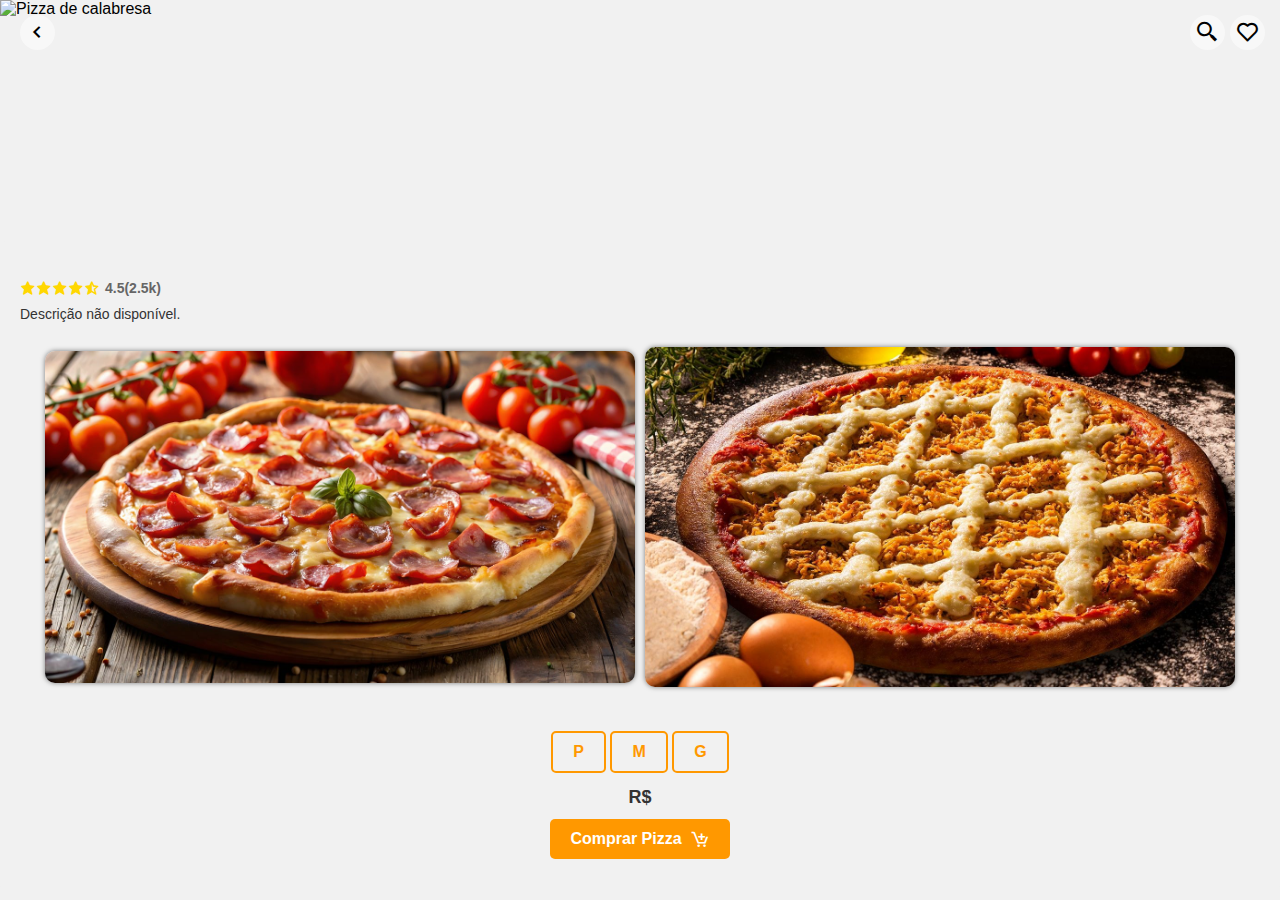
==== item_details.html @ 3d718ced "up project repository" ====
<!DOCTYPE html>
<html lang="pt-br">
  <head>
    <meta charset="UTF-8" />
    <meta name="viewport" content="width=device-width, initial-scale=1.0" />
    <title>Planet Pizzaria</title>
    <link rel="stylesheet" href="styles.css" />
    <link
      href="https://unpkg.com/boxicons@2.1.4/css/boxicons.min.css"
      rel="stylesheet"
    />
  </head>
  <body>
    <header class="header-details">
      <img
        src="./assets/pizza_calabresa.jpg"
        alt="Pizza de calabresa"
        class="image-item"
      />

      <div class="options-details">
        <a href="index.html">
          <div class="icon-option">
            <i class="bx bx-chevron-left"></i>
          </div>
        </a>

        <div class="right-option">
          <div class="icon-option">
            <i class="bx bx-search-alt-2"></i>
          </div>

          <div class="icon-option">
            <i class="bx bx-heart"></i>
          </div>
        </div>
      </div>
    </header>

    <main class="main-details">
      <h1 class="name-item">Calabresa Saturno</h1>

      <section class="info-details">
        <div class="item-raiting">
          <i class="bx bxs-star"></i>
          <i class="bx bxs-star"></i>
          <i class="bx bxs-star"></i>
          <i class="bx bxs-star"></i>
          <i class="bx bxs-star-half"></i>
          <p>4.5(2.5k)</p>
        </div>

        <div class="description-details"></div>

        <div class="galery-detail">
          <a href="#image01" class="galery-image">
            <img
              id="image-pizza1"
              src="./assets/pizza_calabresa.jpg"
              alt="Pizza Calabresa"
            />
          </a>

          <a href="#" class="lightbox" id="image01">
            <span style="background-image: url(./assets/pizza_calabresa.jpg)">
              <p>Experimente também a nossa Calabresa Saturno</p>
            </span>
          </a>

          <a href="#" class="lightbox" id="image02">
            <span style="background-image: url(./assets/pizza_de_frango.jpg)">
              <p>Experimente também a nossa Vênus Frango</p>
            </span>
          </a>

          <a href="#image02" class="galery-image">
            <img
              id="image-pizza2"
              src="./assets/pizza_de_frango.jpg"
              alt="Pizza Carne"
            />
          </a>
        </div>

        <div class="buy-item">
          <div>
            <button class="size-btn" data-size="P">P</button>
            <button class="size-btn" data-size="M">M</button>
            <button class="size-btn" data-size="G">G</button>
          </div>

          <p class="price-item">R$ <span id="price"></span></p>

          <a onclick="openOrderConfirm()" class="option-detail">Comprar Pizza <i class="bx bx-cart-add"></i></a>
        </div>
      </section>
    </main>

    <script>
      const pizzaDescription = {
        Calabresa_Saturno:
          "A Calabresa Saturno é uma explosão de sabor que vai te levar para outra órbita! Essa pizza irresistível combina uma generosa camada de molho de tomate artesanal, queijo muçarela derretido e rodelas suculentas de calabresa levemente picante. Para um toque especial, adicionamos cebolas caramelizadas, azeitonas pretas e um fio de azeite de ervas, garantindo uma experiência cósmica a cada mordida. Finalizada com orégano fresco e borda crocante, a Calabresa Saturno é perfeita para quem busca um sabor intenso e marcante.",
        Frango_Vênus:
          "A Vênus Frango é uma pizza apaixonante, digna do planeta mais quente do sistema solar! Com uma base de molho de tomate artesanal e uma generosa camada de queijo muçarela derretido, essa delícia é coberta com suculentos pedaços de frango desfiado, temperados na medida certa. Para deixar tudo ainda mais irresistível, adicionamos catupiry cremoso, milho doce e um toque de páprica defumada, trazendo um equilíbrio perfeito entre sabor e cremosidade. Finalizada com orégano fresco e uma borda dourada e crocante, a Vênus Frango promete conquistar seu paladar desde a primeira mordida!",
        Carne_terra:
          "A Carne Terra é a pizza perfeita para quem busca um sabor robusto e irresistível! Sobre uma base de molho de tomate artesanal, espalhamos uma generosa camada de queijo muçarela derretido e suculentos pedaços de carne desfiada temperada com especiarias selecionadas. Para um toque especial, adicionamos cebolas roxas levemente caramelizadas, pimentões assados e um fio de azeite de alho, garantindo um aroma e um sabor marcantes. Finalizada com orégano fresco e uma borda crocante, a Carne Terra é a escolha ideal para os amantes de um sabor intenso e autêntico!",
        Chocolate_Netuno:
          "A Chocolate Netuno é uma viagem intergaláctica para os amantes do doce! Sobre uma massa leve e macia, espalhamos uma generosa camada de chocolate cremoso derretido, criando uma base irresistível. Para tornar essa experiência ainda mais especial, adicionamos pedaços de chocolate ao leite e branco, que derretem suavemente a cada mordida. Finalizada com um toque de avelãs crocantes e um leve pó de cacau, a Chocolate Netuno é a combinação perfeita entre cremosidade e intensidade, levando seu paladar a uma verdadeira órbita de prazer!",
        Queijo_Lua:
          "A Queijo Lua é uma pizza delicada e sofisticada, perfeita para quem adora o sabor suave e cremoso do queijo! Sobre uma base fina e crocante, espalhamos um delicioso molho branco, criando uma camada rica e suave. A pizza é generosamente coberta com uma mistura de queijos selecionados, como muçarela, parmesão e gorgonzola, que derretem de forma cremosa e envolvem o paladar com intensidade. Para um toque especial, finalizamos com um leve fio de azeite de oliva e um toque de ervas finas, criando uma combinação perfeita de sabor e leveza. A Queijo Lua é a escolha ideal para quem busca uma experiência gastronômica elegante e cheia de sabor!",
        Portuguesa_Urano:
          "A Portuguesa Urano é uma pizza que traz um universo de sabores a cada pedaço! Em sua base de molho de tomate artesanal, espalhamos uma camada generosa de queijo muçarela, que se derrete de forma perfeita. A combinação de presunto, ovos cozidos, azeitonas pretas, cebolas roxas e pimentões adiciona uma mistura de texturas e sabores intensos. Para um toque especial, a Portuguesa Urano é finalizada com orégano fresco e um fio de azeite de oliva, criando uma explosão de frescor e sabor. Uma verdadeira viagem interplanetária de gostos que vai conquistar seu paladar!",
      };

      const sizeButtons = document.querySelectorAll(".size-btn");
      const priceElement = document.getElementById("price");
      
      

      // Pegando parâmetros da URL
      const urlParams = new URLSearchParams(window.location.search);
      const pizzaName = urlParams.get("pizza"); // Nome da pizza, usado para buscar a descrição
      const itemName = urlParams.get("name");
      const itemImage = urlParams.get("image");
      const priceP = parseFloat(urlParams.get("priceP")) || 0;
      const priceM = parseFloat(urlParams.get("priceM")) || 0;
      const priceG = parseFloat(urlParams.get("priceG")) || 0;
      const imagePizza1 = urlParams.get("pizza1");
      const imagePizza2 = urlParams.get("pizza2");

     
      // Definição da variável prices
      const prices = {
        P: priceP,
        M: priceM,
        G: priceG,
      };

      // Atualizando elementos da página
      const ImageElement1 = document.getElementById("image-pizza1")
      const ImageElement2 = document.getElementById("image-pizza2")
      const descriptionElement = document.querySelector(".description-details");
      const imageDetail = document.querySelector(".image-item");
      const nameDetail = document.querySelector(".name-item");

     

      // Atualizando nome e imagem da pizza
      nameDetail.textContent = itemName;
      imageDetail.src = "assets/" + itemImage;

      // Atualizando a descrição da pizza com base no nome passado pela URL
      if (pizzaName && pizzaDescription[pizzaName]) {
        descriptionElement.textContent = pizzaDescription[pizzaName];
      } else {
        descriptionElement.textContent = "Descrição não disponível.";
      }

      // Adicionando evento de clique nos botões de tamanho
      sizeButtons.forEach((button) => {
        button.addEventListener("click", function () {
          const selectedSize = this.getAttribute("data-size");

          // Verifica se o preço existe antes de atualizar o texto
          if (prices[selectedSize] !== undefined) {
            priceElement.textContent = prices[selectedSize].toFixed(2);
          }

          // Atualizando classes de botão ativo
          sizeButtons.forEach((btn) => btn.classList.remove("active"));
          this.classList.add("active");
        });
      });

      function openOrderConfirm(){
        window.open('confirm_order.html?name=' + itemName + '&image=' +itemImage,'_self');
      }
    </script>
  </body>
</html>
---- styles.css ----
*{
    margin: 0;
    padding: 0;
    box-sizing: border-box;
}

body{
    font-family: 'Franklin Gothic Medium', 'Arial Narrow', Arial, sans-serif;
    background-color: #f1f1f1;
}

.app_bar{
    height: 120px;
    background-color: orange;
    padding: 10px;
    box-shadow: 0px 0px 5px rgba(0, 0, 0, 0.5);
    display: flex;
    color: white;
    font-size: 24px;
    align-items: center;
    justify-content: space-between;
}

.app_bar i{
    color: white;
}

.app_logo{
    flex: 2;
    text-align: center;
}

.app_logo img{
    width: 160px;
    height: 160px;
}

main{
    padding: 20px;
}

main h1{
    font-size: 1.5rem;
    font-weight: 400;
    margin-bottom: 20px;
}

.itens-list{
    display: flex;
    justify-content: center;
    align-items: center;
    flex-wrap: wrap;
}

.item-card{
    width: 250px;
    position: relative;
    overflow: hidden;
    background-color: #333;
    color: white;
    border-radius: 10px;
    box-shadow: 0px 0px 2px rgba(0, 0, 0, 0.3);
    margin: 5px;
}

.item-card .item-image{
    position: absolute;
    width: 100%;
    height: 100%;
    opacity: 0.4;
}

.item-card .card-content{
    position: relative;
    padding: 10px;
}

.item-card .card-content h2{
    font-size: 20px;
    margin-bottom: 40px;
}

.item-raiting{
    display: flex;
    color: yellow;
    margin-bottom: 10px;
}

.item-option{
    display: flex;
}

.option-detail{
    flex: 2;
    text-decoration: none;
    background-color: white;
    color: #333;
    padding: 5px;
    text-align: center;
    border-radius: 10px;
    font-size: 14px;
    font-weight: bold;
    cursor: pointer;
}

 .icon-option{
    text-align: center;
    background-color: rgba(255, 255,255, 0.5);
    padding: 5px;
    border-radius: 100%;
    margin-left: 5px;
    display: flex;
}


/* style item_details */

.header-details{
    position: relative;
    overflow: hidden;
    width: 100%;
    height: 250px;
}

.header-details img{
    position: absolute;
    width: 100%;
    height: 100%;
}

.header-details .options-details{
    position: relative;
    display: flex;
    padding: 15px;
    justify-content: space-between;
}

.header-details .options-details .right-option{
    display: flex;
}

.header-details .options-details a{
    text-decoration: none;
}

.header-details .icon-option{
    color: black;
    font-size: 25px;
}

.main-details{
    width: 100%;
    position: absolute;
    border-radius: 10px;
    background-color: #f1f1f1;
    top: 240px;
}

.info-details .item-raiting{
    color: #FFD700;
}

.info-details .item-raiting p{
    color: #666;
    font-size: 14px;
    margin-left: 5px;
}

.info-details .description-details{
    font-size: 14px;
    color: #333;
    text-align: justify;
}

.info-details .galery-detail{
    display: flex;
    margin: 20px;
    justify-content: center;
    align-items: center;
}

.info-details .galery-detail .galery-image{
    flex: 1;
    margin: 5px;
}

.info-details .galery-detail .galery-image img{
    width: 100%;
    height: 100%;
    border-radius: 10px;
    box-shadow: 0px 0px 5px rgba(0, 0, 0, 0.5);
}

.buy-item {
    display: flex;
    flex-direction: column;
    align-items: center;
    gap: 10px;
    padding: 15px;
}

.size-btn {
    padding: 10px 20px;
    font-size: 16px;
    font-weight: bold;
    border: 2px solid #ff9800;
    background: transparent;
    color: #ff9800;
    cursor: pointer;
    border-radius: 5px;
    transition: all 0.3s ease;
}

.size-btn:hover,
.size-btn.active {
    background: #ff9800;
    color: white;
}

p {
    font-size: 18px;
    font-weight: bold;
    color: #333;
}

#price {
    font-size: 22px;
    color: #ff9800;
}

.buy-item a {
    display: flex;
    align-items: center;
    gap: 8px;
    text-decoration: none;
    background: #ff9800;
    color: white;
    font-size: 16px;
    font-weight: bold;
    padding: 10px 20px;
    border-radius: 5px;
    transition: background 0.3s ease;
}

.buy-item a:hover {
    background: #e68900;
}

.buy-item i {
    font-size: 20px;
}


/* LIGHT bOX */

.lightbox{
    display: none;
    position: fixed;
    top: 0;
    bottom: 0;
    right: 0;
    left: 0;
    background-color: rgba(0, 0, 0, 0.85);
    z-index: 999;
    padding: 1em;
    text-decoration: none;
    color: white;

}

.lightbox:target{
    display: block;
}


.lightbox span{
    display: block;
    width: 100%;
    height: 100%;
    background-position: center;
    background-repeat: no-repeat;
    background-size: contain;
}

.lightbox span p{
    text-align: center;
    position: relative;
    top: 70vh;
    color: white;
}


/* CONFIRM ODER */

.order-itens{
    display: flex;
    flex-direction: column;
    align-items: center;
}

.order-itens .order-card{
    display: flex;
    background-color: #ddd;
    height: 180px;
    border-radius: 20px;
    overflow: hidden;
    box-shadow: 0px 0px 10px rgba(0, 0, 0, 0.1);
    color: #333;
}

.order-itens .order-card .card-image{
    flex: 1.5;
}

.order-itens .order-card .card-image img{
    width: 100%;
    height: 100%;
}

.order-itens .order-card .card-details{
    flex: 2;
    padding: 10px;
    display: flex;
    flex-direction: column;
    justify-content: space-between;
}

.order-itens .order-card .card-details p{
    color: #666;
    font-size: 14px;
}

.order-itens .card-details h2{
    font-size: 26px;
}

.order-itens .order-card #iten-price{
    font-size: 22px;
    font-weight: bold;
}

.order-itens .button-confirm{
    width: 80%;
    padding: 20px 0px;
    border-radius: 100px;
    font-size: 25px;
    margin-top: 30px;
    background-color: green;
    text-decoration: none;
    color: white;
    display: flex;
    align-items: center;
    justify-content: center;
}

.order-itens .button-confirm i{
    margin-right: 10px;
}
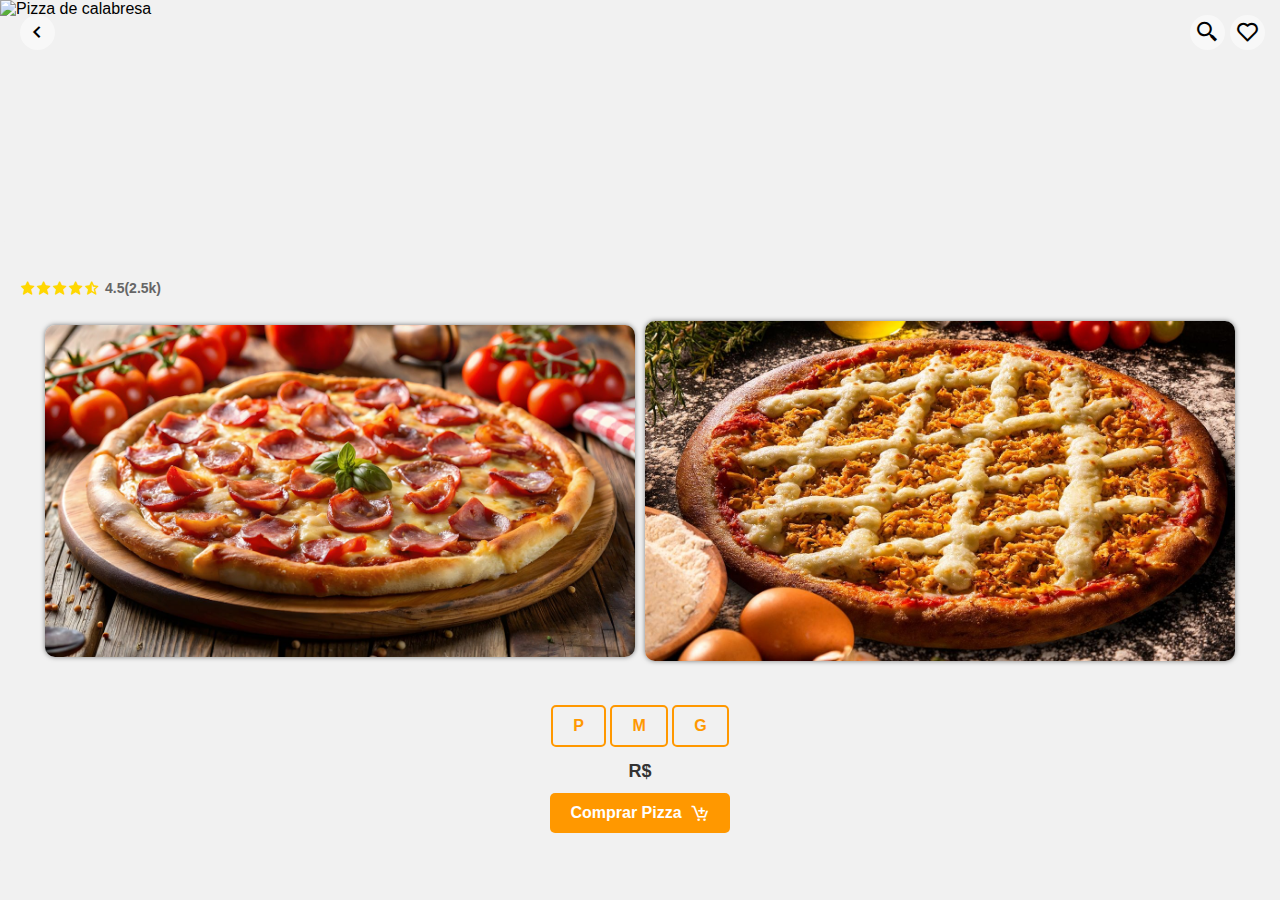
==== commit c1d3259c: "upgrade files html and js" ====
--- a/item_details.html
+++ b/item_details.html
@@ -97,21 +97,7 @@
     </main>
 
     <script>
-      const pizzaDescription = {
-        Calabresa_Saturno:
-          "A Calabresa Saturno é uma explosão de sabor que vai te levar para outra órbita! Essa pizza irresistível combina uma generosa camada de molho de tomate artesanal, queijo muçarela derretido e rodelas suculentas de calabresa levemente picante. Para um toque especial, adicionamos cebolas caramelizadas, azeitonas pretas e um fio de azeite de ervas, garantindo uma experiência cósmica a cada mordida. Finalizada com orégano fresco e borda crocante, a Calabresa Saturno é perfeita para quem busca um sabor intenso e marcante.",
-        Frango_Vênus:
-          "A Vênus Frango é uma pizza apaixonante, digna do planeta mais quente do sistema solar! Com uma base de molho de tomate artesanal e uma generosa camada de queijo muçarela derretido, essa delícia é coberta com suculentos pedaços de frango desfiado, temperados na medida certa. Para deixar tudo ainda mais irresistível, adicionamos catupiry cremoso, milho doce e um toque de páprica defumada, trazendo um equilíbrio perfeito entre sabor e cremosidade. Finalizada com orégano fresco e uma borda dourada e crocante, a Vênus Frango promete conquistar seu paladar desde a primeira mordida!",
-        Carne_terra:
-          "A Carne Terra é a pizza perfeita para quem busca um sabor robusto e irresistível! Sobre uma base de molho de tomate artesanal, espalhamos uma generosa camada de queijo muçarela derretido e suculentos pedaços de carne desfiada temperada com especiarias selecionadas. Para um toque especial, adicionamos cebolas roxas levemente caramelizadas, pimentões assados e um fio de azeite de alho, garantindo um aroma e um sabor marcantes. Finalizada com orégano fresco e uma borda crocante, a Carne Terra é a escolha ideal para os amantes de um sabor intenso e autêntico!",
-        Chocolate_Netuno:
-          "A Chocolate Netuno é uma viagem intergaláctica para os amantes do doce! Sobre uma massa leve e macia, espalhamos uma generosa camada de chocolate cremoso derretido, criando uma base irresistível. Para tornar essa experiência ainda mais especial, adicionamos pedaços de chocolate ao leite e branco, que derretem suavemente a cada mordida. Finalizada com um toque de avelãs crocantes e um leve pó de cacau, a Chocolate Netuno é a combinação perfeita entre cremosidade e intensidade, levando seu paladar a uma verdadeira órbita de prazer!",
-        Queijo_Lua:
-          "A Queijo Lua é uma pizza delicada e sofisticada, perfeita para quem adora o sabor suave e cremoso do queijo! Sobre uma base fina e crocante, espalhamos um delicioso molho branco, criando uma camada rica e suave. A pizza é generosamente coberta com uma mistura de queijos selecionados, como muçarela, parmesão e gorgonzola, que derretem de forma cremosa e envolvem o paladar com intensidade. Para um toque especial, finalizamos com um leve fio de azeite de oliva e um toque de ervas finas, criando uma combinação perfeita de sabor e leveza. A Queijo Lua é a escolha ideal para quem busca uma experiência gastronômica elegante e cheia de sabor!",
-        Portuguesa_Urano:
-          "A Portuguesa Urano é uma pizza que traz um universo de sabores a cada pedaço! Em sua base de molho de tomate artesanal, espalhamos uma camada generosa de queijo muçarela, que se derrete de forma perfeita. A combinação de presunto, ovos cozidos, azeitonas pretas, cebolas roxas e pimentões adiciona uma mistura de texturas e sabores intensos. Para um toque especial, a Portuguesa Urano é finalizada com orégano fresco e um fio de azeite de oliva, criando uma explosão de frescor e sabor. Uma verdadeira viagem interplanetária de gostos que vai conquistar seu paladar!",
-      };
-
+     
       const sizeButtons = document.querySelectorAll(".size-btn");
       const priceElement = document.getElementById("price");
       
@@ -119,7 +105,6 @@
 
       // Pegando parâmetros da URL
       const urlParams = new URLSearchParams(window.location.search);
-      const pizzaName = urlParams.get("pizza"); // Nome da pizza, usado para buscar a descrição
       const itemName = urlParams.get("name");
       const itemImage = urlParams.get("image");
       const priceP = parseFloat(urlParams.get("priceP")) || 0;
@@ -127,6 +112,7 @@
       const priceG = parseFloat(urlParams.get("priceG")) || 0;
       const imagePizza1 = urlParams.get("pizza1");
       const imagePizza2 = urlParams.get("pizza2");
+      const description = urlParams.get("description")
 
      
       // Definição da variável prices
@@ -148,14 +134,9 @@
       // Atualizando nome e imagem da pizza
       nameDetail.textContent = itemName;
       imageDetail.src = "assets/" + itemImage;
+      descriptionElement.textContent = description
 
-      // Atualizando a descrição da pizza com base no nome passado pela URL
-      if (pizzaName && pizzaDescription[pizzaName]) {
-        descriptionElement.textContent = pizzaDescription[pizzaName];
-      } else {
-        descriptionElement.textContent = "Descrição não disponível.";
-      }
-
+     
       // Adicionando evento de clique nos botões de tamanho
       sizeButtons.forEach((button) => {
         button.addEventListener("click", function () {
